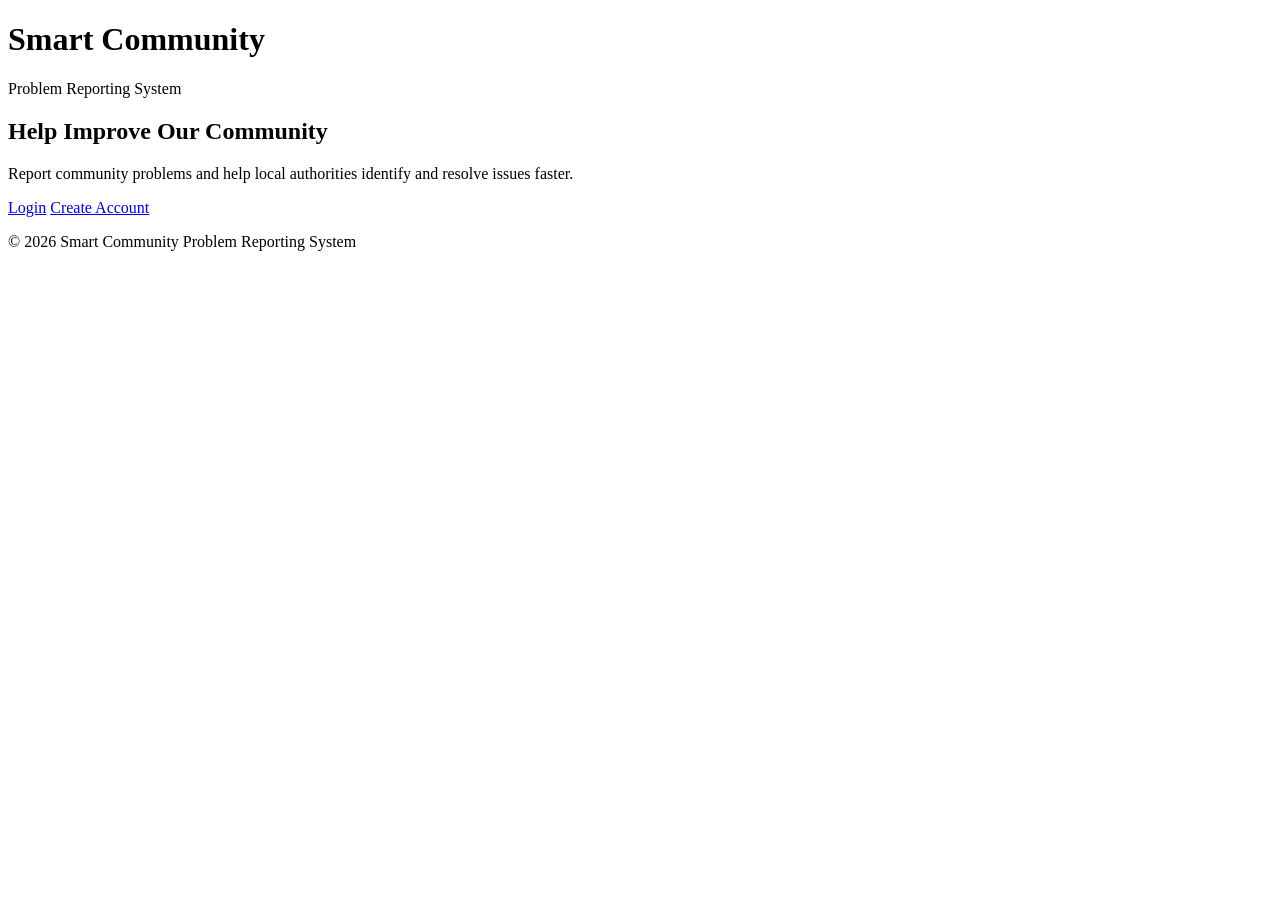
==== index.html @ adfddc04 "Initial project upload" ====
<!DOCTYPE html>
<html lang="en">
<head>
    <meta charset="UTF-8">
    <meta name="viewport" content="width=device-width, initial-scale=1.0">
    <title>Smart Community Problem Reporting</title>

    <link rel="stylesheet" href="css/style.css">
</head>

<body>

    <header>
        <h1>Smart Community</h1>
        <p>Problem Reporting System</p>
    </header>

    <main class="hero">
        <h2>Help Improve Our Community</h2>

        <p>
            Report community problems and help local authorities
            identify and resolve issues faster.
        </p>

        <div class="buttons">
            <a href="login.html" class="btn">Login</a>
            <a href="register.html" class="btn secondary">Create Account</a>
        </div>
    </main>

    <footer>
        <p>&copy; 2026 Smart Community Problem Reporting System</p>
    </footer>

</body>
</html>
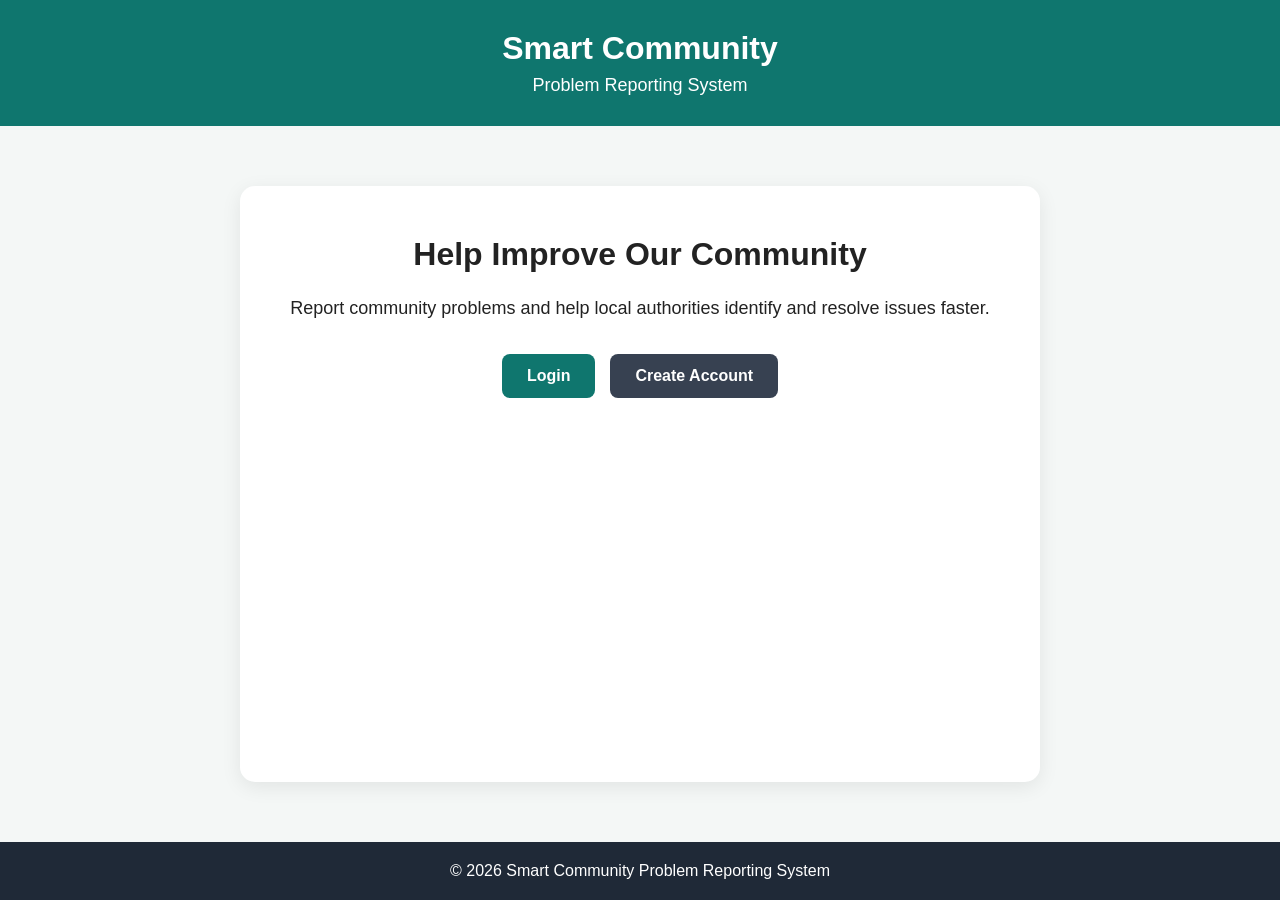
==== commit 5204615e: "Initial Smart Community Problem Reporting System" ====
--- a/index.html
+++ b/index.html
@@ -1,37 +1,37 @@
-<!DOCTYPE html>
-<html lang="en">
-<head>
-    <meta charset="UTF-8">
-    <meta name="viewport" content="width=device-width, initial-scale=1.0">
-    <title>Smart Community Problem Reporting</title>
-
-    <link rel="stylesheet" href="css/style.css">
-</head>
-
-<body>
-
-    <header>
-        <h1>Smart Community</h1>
-        <p>Problem Reporting System</p>
-    </header>
-
-    <main class="hero">
-        <h2>Help Improve Our Community</h2>
-
-        <p>
-            Report community problems and help local authorities
-            identify and resolve issues faster.
-        </p>
-
-        <div class="buttons">
-            <a href="login.html" class="btn">Login</a>
-            <a href="register.html" class="btn secondary">Create Account</a>
-        </div>
-    </main>
-
-    <footer>
-        <p>&copy; 2026 Smart Community Problem Reporting System</p>
-    </footer>
-
-</body>
+<!DOCTYPE html>
+<html lang="en">
+<head>
+    <meta charset="UTF-8">
+    <meta name="viewport" content="width=device-width, initial-scale=1.0">
+    <title>Smart Community Problem Reporting</title>
+
+    <link rel="stylesheet" href="css/style.css">
+</head>
+
+<body>
+
+    <header>
+        <h1>Smart Community</h1>
+        <p>Problem Reporting System</p>
+    </header>
+
+    <main class="hero">
+        <h2>Help Improve Our Community</h2>
+
+        <p>
+            Report community problems and help local authorities
+            identify and resolve issues faster.
+        </p>
+
+        <div class="buttons">
+            <a href="login.html" class="btn">Login</a>
+            <a href="register.html" class="btn secondary">Create Account</a>
+        </div>
+    </main>
+
+    <footer>
+        <p>&copy; 2026 Smart Community Problem Reporting System</p>
+    </footer>
+
+</body>
 </html>
--- a/css/style.css
+++ b/css/style.css
@@ -0,0 +1,1437 @@
+* {
+    margin: 0;
+    padding: 0;
+    box-sizing: border-box;
+}
+
+body {
+    font-family: Arial, sans-serif;
+    background: #f4f7f6;
+    color: #222;
+    min-height: 100vh;
+    display: flex;
+    flex-direction: column;
+}
+
+header {
+    background: #0f766e;
+    color: white;
+    text-align: center;
+    padding: 30px 20px;
+}
+
+header h1 {
+    font-size: 32px;
+    margin-bottom: 8px;
+}
+
+header p {
+    font-size: 18px;
+}
+
+.hero {
+    flex: 1;
+    max-width: 800px;
+    width: 90%;
+    margin: 60px auto;
+    text-align: center;
+    background: white;
+    padding: 50px 30px;
+    border-radius: 15px;
+    box-shadow: 0 5px 20px rgba(0, 0, 0, 0.08);
+}
+
+.hero h2 {
+    font-size: 32px;
+    margin-bottom: 20px;
+}
+
+.hero p {
+    font-size: 18px;
+    line-height: 1.7;
+    margin-bottom: 30px;
+}
+
+.buttons {
+    display: flex;
+    justify-content: center;
+    gap: 15px;
+    flex-wrap: wrap;
+}
+
+.btn {
+    display: inline-block;
+    text-decoration: none;
+    background: #0f766e;
+    color: white;
+    padding: 13px 25px;
+    border-radius: 8px;
+    font-weight: bold;
+}
+
+.btn.secondary {
+    background: #374151;
+}
+
+.btn:hover {
+    opacity: 0.85;
+}
+
+footer {
+    text-align: center;
+    padding: 20px;
+    background: #1f2937;
+    color: white;
+}
+.form-container {
+    flex: 1;
+    width: 90%;
+    max-width: 500px;
+    margin: 40px auto;
+}
+
+form {
+    background: white;
+    padding: 35px;
+    border-radius: 15px;
+    box-shadow: 0 5px 20px rgba(0, 0, 0, 0.08);
+}
+
+form h2 {
+    text-align: center;
+    margin-bottom: 25px;
+}
+
+form label {
+    display: block;
+    margin-top: 15px;
+    margin-bottom: 6px;
+    font-weight: bold;
+}
+
+form input,
+form select,
+form textarea {
+    width: 100%;
+    padding: 12px;
+    border: 1px solid #d1d5db;
+    border-radius: 7px;
+    font-size: 15px;
+}
+
+form input:focus,
+form select:focus,
+form textarea:focus {
+    outline: none;
+    border-color: #0f766e;
+}
+
+form button {
+    width: 100%;
+    border: none;
+    cursor: pointer;
+    margin-top: 25px;
+    font-size: 16px;
+}
+
+.form-link {
+    text-align: center;
+    margin-top: 20px;
+}
+
+.form-link a {
+    color: #0f766e;
+    font-weight: bold;
+}
+
+#registerMessage {
+    text-align: center;
+    margin-top: 15px;
+    font-weight: bold;
+}
+.dashboard-container {
+    flex: 1;
+    width: 90%;
+    max-width: 900px;
+    margin: 40px auto;
+}
+
+.welcome-card {
+    background: white;
+    padding: 30px;
+    border-radius: 15px;
+    box-shadow: 0 5px 20px rgba(0, 0, 0, 0.08);
+    text-align: center;
+    margin-bottom: 25px;
+}
+
+.welcome-card h2 {
+    margin-bottom: 10px;
+}
+
+.dashboard-actions {
+    background: white;
+    padding: 30px;
+    border-radius: 15px;
+    box-shadow: 0 5px 20px rgba(0, 0, 0, 0.08);
+
+    display: flex;
+    justify-content: center;
+    gap: 15px;
+    flex-wrap: wrap;
+}
+
+.dashboard-actions .btn {
+    border: none;
+    cursor: pointer;
+}
+
+.logout {
+    background: #b91c1c;
+}
+/* =========================================================
+   ADMIN DASHBOARD - MODERN DESIGN
+   ========================================================= */
+
+.admin-page {
+    margin: 0;
+    padding: 0;
+    background: #f4f7fb;
+    color: #1e293b;
+    font-family: Arial, Helvetica, sans-serif;
+}
+
+
+/* =========================================================
+   SIDEBAR
+   ========================================================= */
+
+.admin-sidebar {
+    position: fixed;
+    top: 0;
+    left: 0;
+    width: 260px;
+    height: 100vh;
+    background: linear-gradient(
+        180deg,
+        #0f2d52 0%,
+        #123c6b 100%
+    );
+    color: white;
+    z-index: 1000;
+    display: flex;
+    flex-direction: column;
+    box-shadow: 4px 0 18px rgba(15, 45, 82, 0.12);
+}
+
+
+.sidebar-brand {
+    display: flex;
+    align-items: center;
+    gap: 12px;
+    padding: 28px 20px;
+    border-bottom: 1px solid rgba(255,255,255,0.12);
+}
+
+
+.brand-icon {
+    width: 48px;
+    height: 48px;
+    border-radius: 14px;
+    background: rgba(255,255,255,0.14);
+    display: flex;
+    align-items: center;
+    justify-content: center;
+    font-size: 25px;
+}
+
+
+.sidebar-brand h2 {
+    margin: 0;
+    font-size: 17px;
+    line-height: 1.2;
+    color: white;
+}
+
+
+.sidebar-brand span {
+    display: block;
+    margin-top: 4px;
+    font-size: 12px;
+    color: rgba(255,255,255,0.68);
+}
+
+
+.sidebar-nav {
+    padding: 24px 12px;
+    flex: 1;
+}
+
+
+.sidebar-link {
+    display: flex;
+    align-items: center;
+    gap: 14px;
+    padding: 14px 16px;
+    margin-bottom: 7px;
+    border-radius: 9px;
+    color: rgba(255,255,255,0.78);
+    text-decoration: none;
+    font-size: 14px;
+    font-weight: 600;
+    transition: all 0.2s ease;
+}
+
+
+.sidebar-link:hover {
+    background: rgba(255,255,255,0.09);
+    color: white;
+}
+
+
+.sidebar-link.active {
+    background: linear-gradient(
+        90deg,
+        #1769e0,
+        #2679e8
+    );
+    color: white;
+    box-shadow: 0 5px 14px rgba(0,0,0,0.15);
+}
+
+
+.sidebar-icon {
+    width: 22px;
+    text-align: center;
+    font-size: 18px;
+}
+
+
+.sidebar-bottom {
+    padding: 18px 12px;
+    border-top: 1px solid rgba(255,255,255,0.12);
+}
+
+
+.sidebar-logout {
+    width: 100%;
+    border: none;
+    background: transparent;
+    color: rgba(255,255,255,0.82);
+    padding: 14px 16px;
+    display: flex;
+    align-items: center;
+    gap: 14px;
+    border-radius: 9px;
+    cursor: pointer;
+    font-size: 14px;
+    font-weight: 600;
+    text-align: left;
+}
+
+
+.sidebar-logout:hover {
+    background: rgba(255,255,255,0.09);
+    color: white;
+}
+
+
+/* =========================================================
+   MAIN AREA
+   ========================================================= */
+
+.admin-main {
+    margin-left: 260px;
+    min-height: 100vh;
+}
+
+
+.admin-topbar {
+    height: 74px;
+    background: white;
+    border-bottom: 1px solid #e5eaf1;
+    display: flex;
+    align-items: center;
+    justify-content: space-between;
+    padding: 0 32px;
+}
+
+
+.sidebar-toggle {
+    border: none;
+    background: transparent;
+    color: #31577e;
+    font-size: 25px;
+    cursor: pointer;
+    display: none;
+}
+
+
+.admin-user {
+    margin-left: auto;
+    display: flex;
+    align-items: center;
+    gap: 11px;
+}
+
+
+.admin-avatar {
+    width: 43px;
+    height: 43px;
+    border-radius: 50%;
+    background: #e7eef8;
+    display: flex;
+    align-items: center;
+    justify-content: center;
+    font-size: 20px;
+}
+
+
+.admin-user strong {
+    display: block;
+    font-size: 14px;
+    color: #193b60;
+}
+
+
+.admin-user span {
+    display: block;
+    margin-top: 3px;
+    font-size: 12px;
+    color: #7a8a9d;
+}
+
+
+/* =========================================================
+   CONTENT
+   ========================================================= */
+
+.admin-content {
+    padding: 30px;
+    max-width: 1700px;
+    margin: 0 auto;
+}
+
+
+.admin-page-heading {
+    margin-bottom: 25px;
+}
+
+
+.admin-page-heading h1 {
+    margin: 0;
+    color: #173c64;
+    font-size: 30px;
+    font-weight: 700;
+}
+
+
+.admin-page-heading p {
+    margin: 7px 0 0;
+    color: #738398;
+    font-size: 15px;
+}
+
+
+/* =========================================================
+   STATISTICS
+   ========================================================= */
+
+.stats-grid {
+    display: grid;
+    grid-template-columns:
+        repeat(6, minmax(0, 1fr));
+    gap: 14px;
+    margin-bottom: 22px;
+}
+
+
+.stat-card {
+    background: white;
+    border: 1px solid #e2eaf3;
+    border-radius: 11px;
+    min-height: 96px;
+    padding: 16px;
+    display: flex;
+    align-items: center;
+    gap: 13px;
+    box-shadow: 0 3px 12px rgba(28, 57, 86, 0.05);
+}
+
+
+.stat-icon {
+    width: 48px;
+    height: 48px;
+    flex-shrink: 0;
+    border-radius: 13px;
+    display: flex;
+    align-items: center;
+    justify-content: center;
+    font-size: 21px;
+}
+
+
+.total-icon {
+    background: #e6f0ff;
+}
+
+
+.submitted-icon {
+    background: #fff1d7;
+}
+
+
+.review-icon {
+    background: #f0e8ff;
+}
+
+
+.progress-icon {
+    background: #e4f7ed;
+}
+
+
+.resolved-icon {
+    background: #def7f7;
+}
+
+
+.rejected-icon {
+    background: #ffe5e5;
+}
+
+
+.stat-info span {
+    display: block;
+    color: #718197;
+    font-size: 12px;
+    margin-bottom: 5px;
+}
+
+
+.stat-info strong {
+    display: block;
+    color: #173b63;
+    font-size: 25px;
+    line-height: 1;
+}
+
+
+/* =========================================================
+   TOOLBAR
+   ========================================================= */
+
+.admin-toolbar {
+    background: white;
+    border: 1px solid #e2eaf3;
+    border-radius: 11px;
+    padding: 13px;
+    display: grid;
+    grid-template-columns: 1fr 180px 140px;
+    gap: 10px;
+    margin-bottom: 22px;
+    box-shadow: 0 3px 12px rgba(28, 57, 86, 0.04);
+}
+
+
+.search-box {
+    height: 43px;
+    border: 1px solid #d9e2ec;
+    border-radius: 8px;
+    display: flex;
+    align-items: center;
+    padding: 0 13px;
+    background: #fbfcfe;
+}
+
+
+.search-box span {
+    margin-right: 9px;
+    color: #7b8da1;
+}
+
+
+.search-box input {
+    width: 100%;
+    height: 100%;
+    border: none;
+    outline: none;
+    background: transparent;
+    font-size: 13px;
+    color: #273c52;
+}
+
+
+.filter-box select {
+    width: 100%;
+    height: 43px;
+    border: 1px solid #d9e2ec;
+    border-radius: 8px;
+    padding: 0 11px;
+    background: #fbfcfe;
+    color: #42566c;
+    outline: none;
+}
+
+
+.clear-filters-btn {
+    height: 43px;
+    border: 1px solid #d9e2ec;
+    border-radius: 8px;
+    background: white;
+    color: #4d647c;
+    cursor: pointer;
+    font-size: 13px;
+    font-weight: 600;
+}
+
+
+.clear-filters-btn:hover {
+    background: #f1f5f9;
+}
+
+
+/* =========================================================
+   SECTION HEADINGS
+   ========================================================= */
+
+.section-heading {
+    display: flex;
+    align-items: center;
+    justify-content: space-between;
+    margin-bottom: 13px;
+}
+
+
+.section-heading h2 {
+    margin: 0;
+    color: #1a4169;
+    font-size: 19px;
+}
+
+
+.section-heading p {
+    margin: 4px 0 0;
+    color: #7b8b9e;
+    font-size: 13px;
+}
+
+
+/* =========================================================
+   MAP
+   ========================================================= */
+
+.admin-map-section {
+    margin-bottom: 28px;
+}
+
+
+.admin-map {
+    height: 330px;
+    width: 100%;
+    background: #e8eef5;
+    border-radius: 12px;
+    overflow: hidden;
+    border: 1px solid #dce5ee;
+    box-shadow: 0 3px 12px rgba(28, 57, 86, 0.05);
+}
+
+
+/* =========================================================
+   REPORTS
+   ========================================================= */
+
+.reports-section {
+    margin-bottom: 40px;
+}
+
+
+.admin-reports {
+    display: flex;
+    flex-direction: column;
+    gap: 20px;
+}
+
+
+.report-card {
+    background: white;
+    border: 1px solid #dfe7f0;
+    border-radius: 13px;
+    padding: 20px;
+    box-shadow: 0 5px 18px rgba(27, 56, 85, 0.06);
+    overflow: hidden;
+}
+
+
+.report-header {
+    display: flex;
+    align-items: center;
+    gap: 12px;
+    margin-bottom: 16px;
+    flex-wrap: wrap;
+}
+
+
+.report-header h3 {
+    margin: 0;
+    color: #173c64;
+    font-size: 20px;
+    font-weight: 700;
+}
+
+
+.status {
+    display: inline-flex;
+    align-items: center;
+    padding: 6px 13px;
+    border-radius: 30px;
+    font-size: 11px;
+    font-weight: 700;
+    white-space: nowrap;
+}
+
+
+.status.submitted {
+    background: #fff0d3;
+    color: #a76b00;
+}
+
+
+.status.under-review {
+    background: #fff0d3;
+    color: #a76b00;
+}
+
+
+.status.in-progress {
+    background: #e2f5ea;
+    color: #17824b;
+}
+
+
+.status.resolved {
+    background: #dff6e8;
+    color: #168149;
+}
+
+
+.status.rejected {
+    background: #ffe1e1;
+    color: #c33131;
+}
+
+
+/* =========================================================
+   REPORT INFORMATION
+   ========================================================= */
+
+.report-details {
+    display: grid;
+    grid-template-columns:
+        repeat(2, minmax(0, 1fr));
+    gap: 7px 25px;
+    padding: 15px 0;
+    border-top: 1px solid #edf1f5;
+    border-bottom: 1px solid #edf1f5;
+    margin-bottom: 18px;
+}
+
+
+.report-details p {
+    margin: 0;
+    color: #566b80;
+    font-size: 13px;
+    line-height: 1.6;
+}
+
+
+.report-details strong {
+    color: #253f59;
+}
+
+
+/* =========================================================
+   REPORT IMAGE
+   ========================================================= */
+
+.report-image {
+    margin-bottom: 20px;
+}
+
+
+.report-image img {
+    display: block;
+    width: 100%;
+    max-height: 330px;
+    object-fit: cover;
+    border-radius: 10px;
+    border: 1px solid #e0e7ef;
+}
+
+
+/* =========================================================
+   EDIT PANEL
+   ========================================================= */
+
+.admin-edit-area {
+    margin-top: 18px;
+    padding: 20px;
+    background: #f7faff;
+    border: 1px solid #dce8f5;
+    border-radius: 11px;
+}
+
+
+.admin-edit-area h4 {
+    margin: 0 0 17px;
+    color: #193f67;
+    font-size: 17px;
+}
+
+
+.admin-edit-area label {
+    display: block;
+    margin: 12px 0 6px;
+    color: #4d6277;
+    font-size: 12px;
+    font-weight: 700;
+}
+
+
+.admin-edit-area input,
+.admin-edit-area textarea,
+.admin-edit-area select {
+    box-sizing: border-box;
+    width: 100%;
+    border: 1px solid #d3dfeb;
+    border-radius: 7px;
+    background: white;
+    color: #263d54;
+    padding: 10px 11px;
+    font-family: inherit;
+    font-size: 13px;
+    outline: none;
+}
+
+
+.admin-edit-area input {
+    height: 42px;
+}
+
+
+.admin-edit-area textarea {
+    min-height: 90px;
+    resize: vertical;
+}
+
+
+.admin-edit-area select {
+    height: 42px;
+}
+
+
+.admin-edit-area input:focus,
+.admin-edit-area textarea:focus,
+.admin-edit-area select:focus {
+    border-color: #2879dc;
+    box-shadow: 0 0 0 3px rgba(40,121,220,0.10);
+}
+
+
+/* =========================================================
+   ADMIN BUTTONS
+   ========================================================= */
+
+.admin-buttons {
+    display: flex;
+    gap: 10px;
+    margin-top: 19px;
+}
+
+
+.save-report-btn,
+.delete-report-btn {
+    min-height: 42px;
+    padding: 0 18px;
+    border-radius: 7px;
+    border: none;
+    cursor: pointer;
+    font-size: 13px;
+    font-weight: 700;
+    transition: 0.2s ease;
+}
+
+
+.save-report-btn {
+    background: #1769df;
+    color: white;
+}
+
+
+.save-report-btn:hover {
+    background: #0e58c4;
+}
+
+
+.delete-report-btn {
+    background: #e54848;
+    color: white;
+}
+
+
+.delete-report-btn:hover {
+    background: #c93333;
+}
+
+
+.save-report-btn:disabled,
+.delete-report-btn:disabled {
+    opacity: 0.65;
+    cursor: not-allowed;
+}
+
+
+/* =========================================================
+   EMPTY / LOADING STATES
+   ========================================================= */
+
+.loading-state,
+.empty-state {
+    background: white;
+    border: 1px solid #dfe7f0;
+    border-radius: 12px;
+    padding: 45px 20px;
+    text-align: center;
+    color: #74869a;
+}
+
+
+.loading-spinner {
+    font-size: 30px;
+    margin-bottom: 8px;
+    animation: adminSpin 1s linear infinite;
+}
+
+
+@keyframes adminSpin {
+
+    from {
+        transform: rotate(0deg);
+    }
+
+    to {
+        transform: rotate(360deg);
+    }
+
+}
+
+
+/* =========================================================
+   LEAFLET
+   ========================================================= */
+
+.admin-map .leaflet-control-zoom a {
+    color: #23496d;
+}
+
+
+/* =========================================================
+   RESPONSIVE - TABLET
+   ========================================================= */
+
+@media (max-width: 1200px) {
+
+    .stats-grid {
+        grid-template-columns:
+            repeat(3, minmax(0, 1fr));
+    }
+
+
+    .admin-toolbar {
+        grid-template-columns:
+            1fr 1fr;
+    }
+
+
+    .clear-filters-btn {
+        grid-column: 1 / -1;
+    }
+
+}
+
+
+/* =========================================================
+   RESPONSIVE - MOBILE
+   ========================================================= */
+
+@media (max-width: 800px) {
+
+    .admin-sidebar {
+        transform: translateX(-100%);
+        transition: transform 0.25s ease;
+    }
+
+
+    .admin-sidebar.sidebar-open {
+        transform: translateX(0);
+    }
+
+
+    .admin-main {
+        margin-left: 0;
+    }
+
+
+    .admin-topbar {
+        padding: 0 18px;
+    }
+
+
+    .sidebar-toggle {
+        display: block;
+    }
+
+
+    .admin-content {
+        padding: 20px 15px;
+    }
+
+
+    .admin-page-heading h1 {
+        font-size: 25px;
+    }
+
+
+    .stats-grid {
+        grid-template-columns:
+            repeat(2, minmax(0, 1fr));
+    }
+
+
+    .admin-toolbar {
+        grid-template-columns: 1fr;
+    }
+
+
+    .clear-filters-btn {
+        grid-column: auto;
+    }
+
+
+    .report-details {
+        grid-template-columns: 1fr;
+    }
+
+
+    .admin-map {
+        height: 270px;
+    }
+
+
+    .admin-buttons {
+        flex-direction: column;
+    }
+
+
+    .save-report-btn,
+    .delete-report-btn {
+        width: 100%;
+    }
+
+}
+
+
+/* =========================================================
+   RESPONSIVE - SMALL PHONES
+   ========================================================= */
+
+@media (max-width: 500px) {
+
+    .stats-grid {
+        grid-template-columns: 1fr;
+    }
+
+
+    .stat-card {
+        min-height: 82px;
+    }
+
+
+    .report-card {
+        padding: 15px;
+    }
+
+
+    .report-header h3 {
+        font-size: 17px;
+    }
+
+
+    .admin-user span {
+        display: none;
+    }
+
+
+    .admin-page-heading p {
+        font-size: 13px;
+    }
+
+
+    .admin-map {
+        height: 230px;
+    }
+
+}
+/* =========================================================
+   ADMIN DARK MODE
+========================================================= */
+
+.admin-page.admin-dark-theme {
+    background: #111827;
+    color: #e5e7eb;
+}
+
+
+/* Main area */
+
+.admin-page.admin-dark-theme .admin-main {
+    background: #111827;
+}
+
+
+/* Top bar */
+
+.admin-page.admin-dark-theme .admin-topbar {
+    background: #1f2937;
+    border-bottom-color: #374151;
+    color: #f9fafb;
+}
+
+
+/* Page headings */
+
+.admin-page.admin-dark-theme .admin-page-heading h1,
+.admin-page.admin-dark-theme .section-heading h2,
+.admin-page.admin-dark-theme .admin-section-heading h2,
+.admin-page.admin-dark-theme .admin-dashboard-recent h2 {
+    color: #f9fafb;
+}
+
+
+.admin-page.admin-dark-theme .admin-page-heading p,
+.admin-page.admin-dark-theme .section-heading p,
+.admin-page.admin-dark-theme .admin-section-heading p {
+    color: #9ca3af;
+}
+
+
+/* Statistics cards */
+
+.admin-page.admin-dark-theme .stat-card {
+    background: #1f2937;
+    border-color: #374151;
+    color: #f9fafb;
+    box-shadow: 0 4px 12px rgba(0, 0, 0, 0.25);
+}
+
+
+.admin-page.admin-dark-theme .stat-content span {
+    color: #9ca3af;
+}
+
+
+.admin-page.admin-dark-theme .stat-content strong {
+    color: #f9fafb;
+}
+
+
+/* Dashboard introduction */
+
+.admin-page.admin-dark-theme .admin-dashboard-intro {
+    background: #1f2937;
+    border-color: #374151;
+    color: #e5e7eb;
+}
+
+
+.admin-page.admin-dark-theme .admin-dashboard-intro h2 {
+    color: #f9fafb;
+}
+
+
+.admin-page.admin-dark-theme .admin-dashboard-intro p {
+    color: #9ca3af;
+}
+
+
+/* Toolbar */
+
+.admin-page.admin-dark-theme .admin-toolbar {
+    background: #1f2937;
+    border-color: #374151;
+}
+
+
+/* Search */
+
+.admin-page.admin-dark-theme .search-box {
+    background: #111827;
+    border-color: #4b5563;
+}
+
+
+.admin-page.admin-dark-theme .search-box input {
+    background: transparent;
+    color: #f9fafb;
+}
+
+
+.admin-page.admin-dark-theme .search-box input::placeholder {
+    color: #6b7280;
+}
+
+
+/* Select boxes */
+
+.admin-page.admin-dark-theme select {
+    background-color: #111827;
+    color: #f9fafb;
+    border-color: #4b5563;
+}
+
+
+/* Report cards */
+
+.admin-page.admin-dark-theme .report-card {
+    background: #1f2937;
+    border-color: #374151;
+    color: #e5e7eb;
+    box-shadow: 0 4px 12px rgba(0, 0, 0, 0.25);
+}
+
+
+.admin-page.admin-dark-theme .report-header h3 {
+    color: #f9fafb;
+}
+
+
+.admin-page.admin-dark-theme .report-details {
+    color: #d1d5db;
+}
+
+
+.admin-page.admin-dark-theme .report-details strong {
+    color: #f9fafb;
+}
+
+
+/* Edit area */
+
+.admin-page.admin-dark-theme .admin-edit-area {
+    background: #111827;
+    border-color: #374151;
+}
+
+
+.admin-page.admin-dark-theme .admin-edit-area h4 {
+    color: #f9fafb;
+}
+
+
+.admin-page.admin-dark-theme .admin-edit-area label {
+    color: #d1d5db;
+}
+
+
+.admin-page.admin-dark-theme .admin-edit-area input,
+.admin-page.admin-dark-theme .admin-edit-area textarea,
+.admin-page.admin-dark-theme .admin-edit-area select {
+    background: #1f2937;
+    color: #f9fafb;
+    border-color: #4b5563;
+}
+
+
+/* Map section */
+
+.admin-page.admin-dark-theme .map-info-card {
+    background: #1f2937;
+    border-color: #374151;
+    color: #e5e7eb;
+}
+
+
+.admin-page.admin-dark-theme .map-info-card h3 {
+    color: #f9fafb;
+}
+
+
+.admin-page.admin-dark-theme .map-info-card p {
+    color: #9ca3af;
+}
+
+
+/* Settings */
+
+.admin-page.admin-dark-theme .settings-card {
+    background: #1f2937;
+    border-color: #374151;
+    color: #e5e7eb;
+    box-shadow: 0 4px 12px rgba(0, 0, 0, 0.25);
+}
+
+
+.admin-page.admin-dark-theme .settings-card-header h2 {
+    color: #f9fafb;
+}
+
+
+.admin-page.admin-dark-theme .settings-card-header p {
+    color: #9ca3af;
+}
+
+
+.admin-page.admin-dark-theme .setting-item {
+    border-bottom-color: #374151;
+}
+
+
+.admin-page.admin-dark-theme .setting-item strong {
+    color: #f9fafb;
+}
+
+
+.admin-page.admin-dark-theme .setting-item span {
+    color: #9ca3af;
+}
+
+
+/* Buttons */
+
+.admin-page.admin-dark-theme .admin-secondary-action {
+    background: #374151;
+    color: #f9fafb;
+    border-color: #4b5563;
+}
+
+
+.admin-page.admin-dark-theme .admin-secondary-action:hover {
+    background: #4b5563;
+}
+
+
+/* User information */
+
+.admin-page.admin-dark-theme .admin-user-info strong {
+    color: #f9fafb;
+}
+
+
+.admin-page.admin-dark-theme .admin-user-info span {
+    color: #9ca3af;
+}
+
+
+/* Mobile menu button */
+
+.admin-page.admin-dark-theme .sidebar-toggle {
+    color: #f9fafb;
+}
+
+
+/* Loading / empty states */
+
+.admin-page.admin-dark-theme .admin-loading,
+.admin-page.admin-dark-theme .admin-empty {
+    background: #1f2937;
+    color: #9ca3af;
+    border-color: #374151;
+}
+
+
+/* Settings message */
+
+.admin-page.admin-dark-theme .settings-message {
+    color: #d1d5db;
+}
+/* =========================================
+   COLLAPSED ADMIN SIDEBAR
+========================================= */
+
+.admin-sidebar.sidebar-collapsed {
+    width: 80px;
+}
+
+.admin-sidebar.sidebar-collapsed .sidebar-brand-text,
+.admin-sidebar.sidebar-collapsed .sidebar-link span,
+.admin-sidebar.sidebar-collapsed .sidebar-logout span {
+    display: none;
+}
+
+.admin-sidebar.sidebar-collapsed .sidebar-brand {
+    justify-content: center;
+}
+
+.admin-sidebar.sidebar-collapsed .sidebar-link,
+.admin-sidebar.sidebar-collapsed .sidebar-logout {
+    justify-content: center;
+    padding-left: 0;
+    padding-right: 0;
+}
+
+.admin-sidebar.sidebar-collapsed + .admin-main {
+    margin-left: 80px;
+}
+
+@media (max-width: 768px) {
+    .admin-sidebar.sidebar-collapsed {
+        width: 70px;
+    }
+
+    .admin-sidebar.sidebar-collapsed + .admin-main {
+        margin-left: 70px;
+    }
+}
+/* =========================================
+   ADMIN DENSITY SETTINGS
+========================================= */
+
+/* Comfortable - normal spacing */
+.admin-page.admin-comfortable .admin-content {
+    padding: 24px;
+}
+
+.admin-page.admin-comfortable .stats-grid {
+    gap: 20px;
+}
+
+.admin-page.admin-comfortable .report-card {
+    padding: 20px;
+    margin-bottom: 18px;
+}
+
+/* Compact - reduced spacing */
+.admin-page.admin-compact .admin-content {
+    padding: 14px;
+}
+
+.admin-page.admin-compact .stats-grid {
+    gap: 10px;
+}
+
+.admin-page.admin-compact .stat-card {
+    padding: 14px;
+}
+
+.admin-page.admin-compact .report-card {
+    padding: 12px;
+    margin-bottom: 10px;
+}
+
+.admin-page.admin-compact .admin-toolbar {
+    margin-bottom: 10px;
+}
+
+.admin-page.admin-compact .admin-page-heading {
+    margin-bottom: 12px;
+}
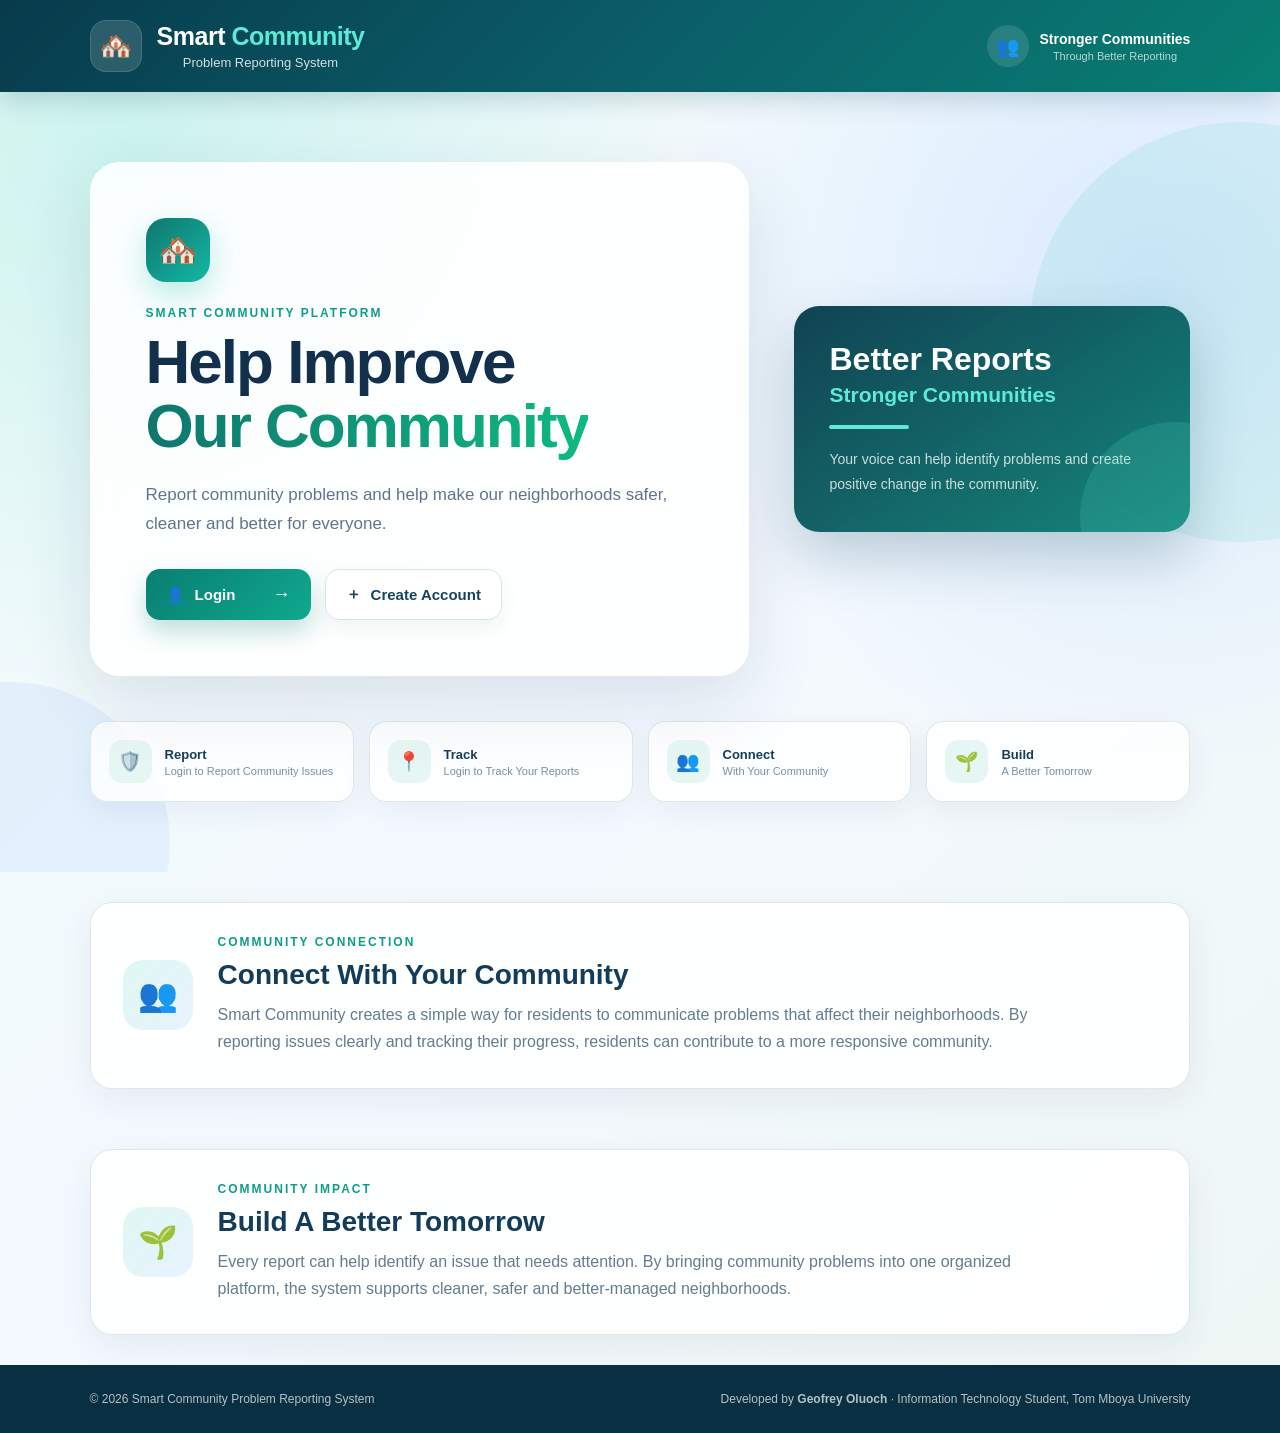
==== commit d5bf366b: "Complete professional dashboard and landing page updates" ====
--- a/index.html
+++ b/index.html
@@ -1,37 +1,369 @@
 <!DOCTYPE html>
 <html lang="en">
+
 <head>
     <meta charset="UTF-8">
     <meta name="viewport" content="width=device-width, initial-scale=1.0">
-    <title>Smart Community Problem Reporting</title>
+
+    <title>Smart Community Problem Reporting System</title>
 
     <link rel="stylesheet" href="css/style.css">
 </head>
 
-<body>
-
-    <header>
-        <h1>Smart Community</h1>
-        <p>Problem Reporting System</p>
+<body class="landing-page">
+
+    <!-- =====================================================
+         HEADER
+         ===================================================== -->
+
+    <header class="landing-header">
+
+        <div class="landing-brand">
+
+            <div class="landing-brand-icon">
+                🏘️
+            </div>
+
+            <div>
+                <h1>
+                    Smart <span>Community</span>
+                </h1>
+
+                <p>
+                    Problem Reporting System
+                </p>
+            </div>
+
+        </div>
+
+
+        <div class="landing-header-message">
+
+            <span>👥</span>
+
+            <div>
+                <strong>Stronger Communities</strong>
+
+                <small>
+                    Through Better Reporting
+                </small>
+            </div>
+
+        </div>
+
     </header>
 
-    <main class="hero">
-        <h2>Help Improve Our Community</h2>
-
-        <p>
-            Report community problems and help local authorities
-            identify and resolve issues faster.
-        </p>
-
-        <div class="buttons">
-            <a href="login.html" class="btn">Login</a>
-            <a href="register.html" class="btn secondary">Create Account</a>
-        </div>
+
+    <!-- =====================================================
+         HERO SECTION
+         ===================================================== -->
+
+    <main class="landing-hero">
+
+        <div class="landing-background-shape shape-one"></div>
+
+        <div class="landing-background-shape shape-two"></div>
+
+
+        <div class="landing-content">
+
+
+            <!-- MAIN WELCOME CARD -->
+
+            <div class="landing-card">
+
+                <div class="landing-logo">
+                    🏘️
+                </div>
+
+
+                <p class="landing-eyebrow">
+                    SMART COMMUNITY PLATFORM
+                </p>
+
+
+                <h2>
+                    Help Improve<br>
+                    <span>Our Community</span>
+                </h2>
+
+
+                <p class="landing-description">
+                    Report community problems and help make
+                    our neighborhoods safer, cleaner and better
+                    for everyone.
+                </p>
+
+
+                <div class="landing-buttons">
+
+                    <a href="login.html" class="landing-btn primary">
+
+                        <span>👤</span>
+
+                        <span>
+                            Login
+                        </span>
+
+                        <strong>
+                            →
+                        </strong>
+
+                    </a>
+
+
+                    <a href="register.html" class="landing-btn secondary">
+
+                        <span>＋</span>
+
+                        <span>
+                            Create Account
+                        </span>
+
+                    </a>
+
+                </div>
+
+            </div>
+
+
+
+            <!-- SIDE INFORMATION CARD -->
+
+            <div class="landing-side-message">
+
+                <div class="side-message-title">
+                    Better Reports
+                </div>
+
+
+                <div class="side-message-subtitle">
+                    Stronger Communities
+                </div>
+
+
+                <div class="side-message-line"></div>
+
+
+                <p>
+                    Your voice can help identify
+                    problems and create positive
+                    change in the community.
+                </p>
+
+            </div>
+
+
+
+            <!-- INTERACTIVE FEATURES -->
+
+            <div class="landing-features">
+
+
+                <!-- REPORT -->
+
+                <a href="login.html" class="landing-feature">
+
+                    <div class="feature-icon">
+                        🛡️
+                    </div>
+
+                    <div>
+
+                        <strong>
+                            Report
+                        </strong>
+
+                        <span>
+                            Login to Report Community Issues
+                        </span>
+
+                    </div>
+
+                </a>
+
+
+
+                <!-- TRACK -->
+
+                <a href="login.html" class="landing-feature">
+
+                    <div class="feature-icon">
+                        📍
+                    </div>
+
+                    <div>
+
+                        <strong>
+                            Track
+                        </strong>
+
+                        <span>
+                            Login to Track Your Reports
+                        </span>
+
+                    </div>
+
+                </a>
+
+
+
+                <!-- CONNECT -->
+
+                <a href="#community" class="landing-feature">
+
+                    <div class="feature-icon">
+                        👥
+                    </div>
+
+                    <div>
+
+                        <strong>
+                            Connect
+                        </strong>
+
+                        <span>
+                            With Your Community
+                        </span>
+
+                    </div>
+
+                </a>
+
+
+
+                <!-- BUILD -->
+
+                <a href="#better-tomorrow" class="landing-feature">
+
+                    <div class="feature-icon">
+                        🌱
+                    </div>
+
+                    <div>
+
+                        <strong>
+                            Build
+                        </strong>
+
+                        <span>
+                            A Better Tomorrow
+                        </span>
+
+                    </div>
+
+                </a>
+
+            </div>
+
+        </div>
+
     </main>
 
-    <footer>
-        <p>&copy; 2026 Smart Community Problem Reporting System</p>
+
+
+    <!-- =====================================================
+         COMMUNITY CONNECTION SECTION
+         ===================================================== -->
+
+    <section id="community" class="landing-info-section">
+
+        <div class="landing-info-card">
+
+
+            <div class="landing-info-icon">
+                👥
+            </div>
+
+
+            <div>
+
+                <p class="landing-eyebrow">
+                    COMMUNITY CONNECTION
+                </p>
+
+
+                <h2>
+                    Connect With Your Community
+                </h2>
+
+
+                <p>
+                    Smart Community creates a simple way for
+                    residents to communicate problems that affect
+                    their neighborhoods. By reporting issues clearly
+                    and tracking their progress, residents can
+                    contribute to a more responsive community.
+                </p>
+
+            </div>
+
+        </div>
+
+    </section>
+
+
+
+    <!-- =====================================================
+         BETTER TOMORROW SECTION
+         ===================================================== -->
+
+    <section id="better-tomorrow" class="landing-info-section">
+
+        <div class="landing-info-card">
+
+
+            <div class="landing-info-icon">
+                🌱
+            </div>
+
+
+            <div>
+
+                <p class="landing-eyebrow">
+                    COMMUNITY IMPACT
+                </p>
+
+
+                <h2>
+                    Build A Better Tomorrow
+                </h2>
+
+
+                <p>
+                    Every report can help identify an issue that
+                    needs attention. By bringing community problems
+                    into one organized platform, the system supports
+                    cleaner, safer and better-managed neighborhoods.
+                </p>
+
+            </div>
+
+        </div>
+
+    </section>
+
+
+
+    <!-- =====================================================
+         FOOTER
+         ===================================================== -->
+
+    <footer class="landing-footer">
+
+        <span>
+            © 2026 Smart Community Problem Reporting System
+        </span>
+
+
+        <span>
+            Developed by <strong>Geofrey Oluoch</strong>
+            · Information Technology Student, Tom Mboya University
+        </span>
+
     </footer>
 
+
 </body>
+
 </html>
--- a/css/style.css
+++ b/css/style.css
@@ -1434,4 +1434,993 @@
 
 .admin-page.admin-compact .admin-page-heading {
     margin-bottom: 12px;
+}
+/* =========================================================
+   SMART COMMUNITY - NEW PROFESSIONAL VISUAL DESIGN
+   Landing Page + Admin Dashboard
+   ========================================================= */
+
+
+/* =========================================================
+   LANDING PAGE
+   ========================================================= */
+
+.landing-page {
+    margin: 0;
+    min-height: 100vh;
+    font-family: Arial, Helvetica, sans-serif;
+    color: #16324f;
+    background:
+        radial-gradient(
+            circle at 10% 10%,
+            rgba(45, 212, 191, 0.18),
+            transparent 32%
+        ),
+        radial-gradient(
+            circle at 90% 20%,
+            rgba(96, 165, 250, 0.18),
+            transparent 30%
+        ),
+        linear-gradient(
+            135deg,
+            #eefbf8 0%,
+            #f4f9ff 50%,
+            #eef7f4 100%
+        );
+}
+
+
+/* HEADER */
+
+.landing-header {
+    min-height: 92px;
+    padding: 0 7%;
+    display: flex;
+    align-items: center;
+    justify-content: space-between;
+
+    background:
+        linear-gradient(
+            135deg,
+            #073b4c,
+            #0b5d68,
+            #087f72
+        );
+
+    color: white;
+
+    box-shadow:
+        0 8px 25px rgba(7, 59, 76, 0.18);
+}
+
+
+.landing-brand {
+    display: flex;
+    align-items: center;
+    gap: 15px;
+}
+
+
+.landing-brand-icon {
+    width: 52px;
+    height: 52px;
+
+    display: flex;
+    align-items: center;
+    justify-content: center;
+
+    border-radius: 16px;
+
+    background: rgba(255, 255, 255, 0.14);
+
+    font-size: 27px;
+
+    box-shadow:
+        inset 0 0 0 1px rgba(255, 255, 255, 0.12);
+}
+
+
+.landing-brand h1 {
+    margin: 0;
+    font-size: 25px;
+    font-weight: 800;
+    letter-spacing: -0.5px;
+}
+
+
+.landing-brand h1 span {
+    color: #5eead4;
+}
+
+
+.landing-brand p {
+    margin: 4px 0 0;
+    font-size: 13px;
+    opacity: 0.82;
+}
+
+
+.landing-header-message {
+    display: flex;
+    align-items: center;
+    gap: 11px;
+}
+
+
+.landing-header-message > span {
+    width: 42px;
+    height: 42px;
+
+    display: flex;
+    align-items: center;
+    justify-content: center;
+
+    border-radius: 50%;
+
+    background: rgba(255, 255, 255, 0.12);
+
+    font-size: 19px;
+}
+
+
+.landing-header-message strong {
+    display: block;
+    font-size: 14px;
+}
+
+
+.landing-header-message small {
+    display: block;
+    margin-top: 3px;
+
+    font-size: 11px;
+    opacity: 0.7;
+}
+
+
+/* HERO */
+
+.landing-hero {
+    position: relative;
+    min-height: calc(100vh - 160px);
+
+    display: flex;
+    align-items: center;
+    justify-content: center;
+
+    overflow: hidden;
+
+    padding: 70px 7%;
+}
+
+
+.landing-content {
+    position: relative;
+    z-index: 2;
+
+    width: 100%;
+    max-width: 1180px;
+
+    display: grid;
+
+    grid-template-columns:
+        minmax(0, 1.25fr)
+        minmax(280px, 0.75fr);
+
+    gap: 45px;
+
+    align-items: center;
+}
+
+
+/* MAIN CARD */
+
+.landing-card {
+    padding: 55px;
+
+    border-radius: 30px;
+
+    background:
+        rgba(255, 255, 255, 0.88);
+
+    border:
+        1px solid rgba(255, 255, 255, 0.9);
+
+    box-shadow:
+        0 25px 70px rgba(22, 50, 79, 0.12);
+
+    backdrop-filter: blur(12px);
+}
+
+
+.landing-logo {
+    width: 64px;
+    height: 64px;
+
+    display: flex;
+    align-items: center;
+    justify-content: center;
+
+    margin-bottom: 24px;
+
+    border-radius: 20px;
+
+    background:
+        linear-gradient(
+            135deg,
+            #0f766e,
+            #14b8a6
+        );
+
+    font-size: 32px;
+
+    box-shadow:
+        0 12px 30px rgba(20, 184, 166, 0.28);
+}
+
+
+.landing-eyebrow {
+    margin: 0 0 10px;
+
+    color: #0f9d8a;
+
+    font-size: 12px;
+    font-weight: 800;
+
+    letter-spacing: 2px;
+}
+
+
+.landing-card h2 {
+    margin: 0;
+
+    font-size: clamp(38px, 5vw, 62px);
+
+    line-height: 1.03;
+
+    letter-spacing: -2px;
+
+    color: #12304b;
+}
+
+
+.landing-card h2 span {
+    background:
+        linear-gradient(
+            90deg,
+            #0f766e,
+            #10b981
+        );
+
+    -webkit-background-clip: text;
+    background-clip: text;
+
+    color: transparent;
+}
+
+
+.landing-description {
+    max-width: 650px;
+
+    margin: 22px 0 30px;
+
+    color: #60758b;
+
+    font-size: 17px;
+    line-height: 1.75;
+}
+
+
+/* BUTTONS */
+
+.landing-buttons {
+    display: flex;
+    flex-wrap: wrap;
+    gap: 14px;
+}
+
+
+.landing-btn {
+    min-width: 165px;
+
+    padding: 15px 20px;
+
+    display: flex;
+    align-items: center;
+    justify-content: center;
+    gap: 10px;
+
+    border-radius: 14px;
+
+    text-decoration: none;
+
+    font-size: 15px;
+    font-weight: 700;
+
+    transition:
+        transform 0.2s ease,
+        box-shadow 0.2s ease;
+}
+
+
+.landing-btn:hover {
+    transform: translateY(-3px);
+}
+
+
+.landing-btn.primary {
+    color: white;
+
+    background:
+        linear-gradient(
+            135deg,
+            #087f72,
+            #10a88f
+        );
+
+    box-shadow:
+        0 12px 25px rgba(8, 127, 114, 0.25);
+}
+
+
+.landing-btn.secondary {
+    color: #16445c;
+
+    background: white;
+
+    border:
+        1px solid #d5e4eb;
+
+    box-shadow:
+        0 8px 20px rgba(22, 50, 79, 0.06);
+}
+
+
+.landing-btn strong {
+    margin-left: auto;
+    font-size: 18px;
+}
+
+
+/* SIDE MESSAGE */
+
+.landing-side-message {
+    padding: 35px;
+
+    border-radius: 25px;
+
+    background:
+        linear-gradient(
+            145deg,
+            rgba(7, 59, 76, 0.96),
+            rgba(8, 127, 114, 0.94)
+        );
+
+    color: white;
+
+    box-shadow:
+        0 25px 55px rgba(7, 59, 76, 0.22);
+
+    position: relative;
+    overflow: hidden;
+}
+
+
+.landing-side-message::after {
+    content: "";
+
+    position: absolute;
+
+    width: 190px;
+    height: 190px;
+
+    right: -80px;
+    bottom: -80px;
+
+    border-radius: 50%;
+
+    background:
+        rgba(94, 234, 212, 0.15);
+}
+
+
+.side-message-title {
+    font-size: 32px;
+    font-weight: 800;
+}
+
+
+.side-message-subtitle {
+    margin-top: 5px;
+
+    color: #5eead4;
+
+    font-size: 21px;
+    font-weight: 700;
+}
+
+
+.side-message-line {
+    width: 80px;
+    height: 4px;
+
+    margin: 18px 0;
+
+    border-radius: 20px;
+
+    background: #5eead4;
+}
+
+
+.landing-side-message p {
+    max-width: 330px;
+
+    color: rgba(255, 255, 255, 0.78);
+
+    font-size: 14px;
+    line-height: 1.8;
+}
+
+
+/* FEATURES */
+
+.landing-features {
+    grid-column: 1 / -1;
+
+    display: grid;
+
+    grid-template-columns:
+        repeat(4, 1fr);
+
+    gap: 15px;
+}
+
+
+.landing-feature {
+    padding: 18px;
+
+    display: flex;
+    align-items: center;
+    gap: 13px;
+
+    border-radius: 17px;
+
+    background:
+        rgba(255, 255, 255, 0.82);
+
+    border:
+        1px solid rgba(213, 228, 235, 0.8);
+
+    box-shadow:
+        0 10px 30px rgba(22, 50, 79, 0.06);
+}
+
+
+.feature-icon {
+    width: 43px;
+    height: 43px;
+
+    flex-shrink: 0;
+
+    display: flex;
+    align-items: center;
+    justify-content: center;
+
+    border-radius: 13px;
+
+    background: #e6f7f3;
+
+    font-size: 19px;
+}
+
+
+.landing-feature strong {
+    display: block;
+
+    color: #173d59;
+
+    font-size: 13px;
+}
+
+
+.landing-feature span {
+    display: block;
+
+    margin-top: 3px;
+
+    color: #7890a2;
+
+    font-size: 11px;
+}
+
+
+/* BACKGROUND DECORATIONS */
+
+.landing-background-shape {
+    position: absolute;
+
+    border-radius: 50%;
+
+    pointer-events: none;
+}
+
+
+.shape-one {
+    width: 420px;
+    height: 420px;
+
+    right: -170px;
+    top: 30px;
+
+    background:
+        rgba(20, 184, 166, 0.10);
+}
+
+
+.shape-two {
+    width: 320px;
+    height: 320px;
+
+    left: -150px;
+    bottom: -130px;
+
+    background:
+        rgba(59, 130, 246, 0.08);
+}
+
+
+/* FOOTER */
+
+.landing-footer {
+    min-height: 68px;
+
+    padding: 15px 7%;
+
+    display: flex;
+    align-items: center;
+    justify-content: space-between;
+
+    gap: 20px;
+
+    background: #082f42;
+
+    color: rgba(255, 255, 255, 0.7);
+
+    font-size: 12px;
+}
+
+
+/* =========================================================
+   ADMIN DASHBOARD - PROFESSIONAL BACKGROUND
+   ========================================================= */
+
+.admin-page {
+    background:
+        radial-gradient(
+            circle at 85% 5%,
+            rgba(20, 184, 166, 0.10),
+            transparent 25%
+        ),
+        linear-gradient(
+            135deg,
+            #f4f9fc 0%,
+            #eef7f6 50%,
+            #f7fafc 100%
+        );
+
+    color: #17324d;
+}
+
+
+/* SIDEBAR */
+
+.admin-sidebar {
+    background:
+        linear-gradient(
+            180deg,
+            #073b4c 0%,
+            #0a4658 48%,
+            #075c59 100%
+        );
+
+    box-shadow:
+        8px 0 30px rgba(7, 59, 76, 0.12);
+}
+
+
+/* SIDEBAR BRAND */
+
+.admin-sidebar .sidebar-brand {
+    border-bottom:
+        1px solid rgba(255, 255, 255, 0.10);
+}
+
+
+.admin-sidebar .sidebar-brand-text {
+    color: white;
+}
+
+
+/* ACTIVE NAVIGATION */
+
+.admin-sidebar .sidebar-link.active {
+    background:
+        linear-gradient(
+            135deg,
+            #0fa88f,
+            #10b981
+        );
+
+    box-shadow:
+        0 8px 22px rgba(16, 185, 129, 0.22);
+}
+
+
+/* HOVER NAVIGATION */
+
+.admin-sidebar .sidebar-link:hover {
+    background:
+        rgba(255, 255, 255, 0.10);
+}
+
+
+/* MAIN ADMIN AREA */
+
+.admin-main {
+    background: transparent;
+}
+
+
+/* TOPBAR */
+
+.admin-topbar {
+    background:
+        rgba(255, 255, 255, 0.88);
+
+    border-bottom:
+        1px solid rgba(210, 225, 232, 0.8);
+
+    box-shadow:
+        0 4px 20px rgba(22, 50, 79, 0.05);
+
+    backdrop-filter: blur(12px);
+}
+
+
+/* PAGE HEADINGS */
+
+.admin-page-heading h1,
+.admin-content h1 {
+    color: #123c59;
+}
+
+
+.admin-page-heading p {
+    color: #6b8194;
+}
+
+
+/* STAT CARDS */
+
+.stat-card {
+    border:
+        1px solid rgba(211, 227, 234, 0.8);
+
+    background:
+        rgba(255, 255, 255, 0.90);
+
+    box-shadow:
+        0 12px 35px rgba(22, 50, 79, 0.07);
+
+    border-radius: 18px;
+
+    transition:
+        transform 0.2s ease,
+        box-shadow 0.2s ease;
+}
+
+
+.stat-card:hover {
+    transform: translateY(-4px);
+
+    box-shadow:
+        0 18px 40px rgba(22, 50, 79, 0.11);
+}
+
+
+/* REPORT CARDS */
+
+.report-card {
+    background:
+        rgba(255, 255, 255, 0.94);
+
+    border:
+        1px solid rgba(211, 227, 234, 0.85);
+
+    border-radius: 18px;
+
+    box-shadow:
+        0 12px 32px rgba(22, 50, 79, 0.06);
+
+    transition:
+        transform 0.2s ease,
+        box-shadow 0.2s ease;
+}
+
+
+.report-card:hover {
+    transform: translateY(-2px);
+
+    box-shadow:
+        0 18px 40px rgba(22, 50, 79, 0.10);
+}
+
+
+/* TOOLBAR */
+
+.admin-toolbar {
+    background:
+        rgba(255, 255, 255, 0.88);
+
+    border:
+        1px solid rgba(211, 227, 234, 0.8);
+
+    border-radius: 18px;
+
+    box-shadow:
+        0 10px 28px rgba(22, 50, 79, 0.05);
+}
+
+
+/* SECTION CARDS */
+
+.admin-section,
+.welcome-card,
+.settings-card,
+.resident-card {
+    border-radius: 18px;
+}
+
+
+/* BUTTONS */
+
+.admin-page button {
+    border-radius: 11px;
+}
+
+
+/* MAP */
+
+#adminMap {
+    border-radius: 20px;
+
+    overflow: hidden;
+
+    box-shadow:
+        0 15px 35px rgba(22, 50, 79, 0.10);
+}
+
+
+/* =========================================================
+   RESPONSIVE LANDING PAGE
+   ========================================================= */
+
+@media (max-width: 900px) {
+
+    .landing-header {
+        padding: 18px 5%;
+    }
+
+    .landing-header-message {
+        display: none;
+    }
+
+    .landing-hero {
+        padding: 45px 5%;
+    }
+
+    .landing-content {
+        grid-template-columns: 1fr;
+    }
+
+    .landing-side-message {
+        order: 2;
+    }
+
+    .landing-features {
+        order: 3;
+
+        grid-template-columns:
+            repeat(2, 1fr);
+    }
+
+}
+
+
+@media (max-width: 600px) {
+
+    .landing-brand h1 {
+        font-size: 20px;
+    }
+
+    .landing-brand p {
+        font-size: 11px;
+    }
+
+    .landing-card {
+        padding: 32px 24px;
+
+        border-radius: 22px;
+    }
+
+    .landing-card h2 {
+        font-size: 39px;
+    }
+
+    .landing-description {
+        font-size: 15px;
+    }
+
+    .landing-buttons {
+        flex-direction: column;
+    }
+
+    .landing-btn {
+        width: 100%;
+    }
+
+    .landing-features {
+        grid-template-columns: 1fr;
+    }
+
+    .landing-footer {
+        flex-direction: column;
+        text-align: center;
+    }
+
+}
+/* =========================================================
+   INTERACTIVE LANDING FEATURE CARDS
+   ========================================================= */
+
+.landing-feature {
+    text-decoration: none;
+    color: inherit;
+    cursor: pointer;
+
+    transition:
+        transform 0.2s ease,
+        box-shadow 0.2s ease,
+        border-color 0.2s ease;
+}
+
+.landing-feature:hover {
+    transform: translateY(-6px);
+
+    border-color: #10b981;
+
+    box-shadow:
+        0 18px 38px rgba(22, 50, 79, 0.12);
+}
+
+.landing-feature:hover .feature-icon {
+    transform: scale(1.08);
+
+    background: #d9f7ef;
+}
+
+.feature-icon {
+    transition:
+        transform 0.2s ease,
+        background 0.2s ease;
+}
+
+
+/* =========================================================
+   LANDING INFORMATION SECTIONS
+   ========================================================= */
+
+.landing-info-section {
+    padding: 30px 7%;
+    background: transparent;
+}
+
+.landing-info-card {
+    max-width: 1180px;
+    margin: 0 auto;
+
+    display: flex;
+    align-items: center;
+    gap: 25px;
+
+    padding: 32px;
+
+    border-radius: 22px;
+
+    background: rgba(255, 255, 255, 0.88);
+
+    border:
+        1px solid rgba(213, 228, 235, 0.85);
+
+    box-shadow:
+        0 12px 35px rgba(22, 50, 79, 0.07);
+}
+
+.landing-info-icon {
+    width: 70px;
+    height: 70px;
+
+    flex-shrink: 0;
+
+    display: flex;
+    align-items: center;
+    justify-content: center;
+
+    border-radius: 20px;
+
+    background:
+        linear-gradient(
+            135deg,
+            #dff8f2,
+            #e8f2ff
+        );
+
+    font-size: 32px;
+}
+
+.landing-info-card h2 {
+    margin: 5px 0 10px;
+
+    color: #123c59;
+
+    font-size: 28px;
+}
+
+.landing-info-card p:not(.landing-eyebrow) {
+    margin: 0;
+
+    max-width: 850px;
+
+    color: #657c8f;
+
+    line-height: 1.7;
+}
+
+
+/* =========================================================
+   SMOOTH PAGE SCROLLING
+   ========================================================= */
+
+html {
+    scroll-behavior: smooth;
+}
+
+
+/* =========================================================
+   MOBILE INFORMATION SECTIONS
+   ========================================================= */
+
+@media (max-width: 600px) {
+
+    .landing-info-section {
+        padding: 20px 5%;
+    }
+
+    .landing-info-card {
+        flex-direction: column;
+        align-items: flex-start;
+
+        padding: 25px;
+    }
+
+    .landing-info-icon {
+        width: 60px;
+        height: 60px;
+        font-size: 27px;
+    }
+
+    .landing-info-card h2 {
+        font-size: 23px;
+    }
+
 }
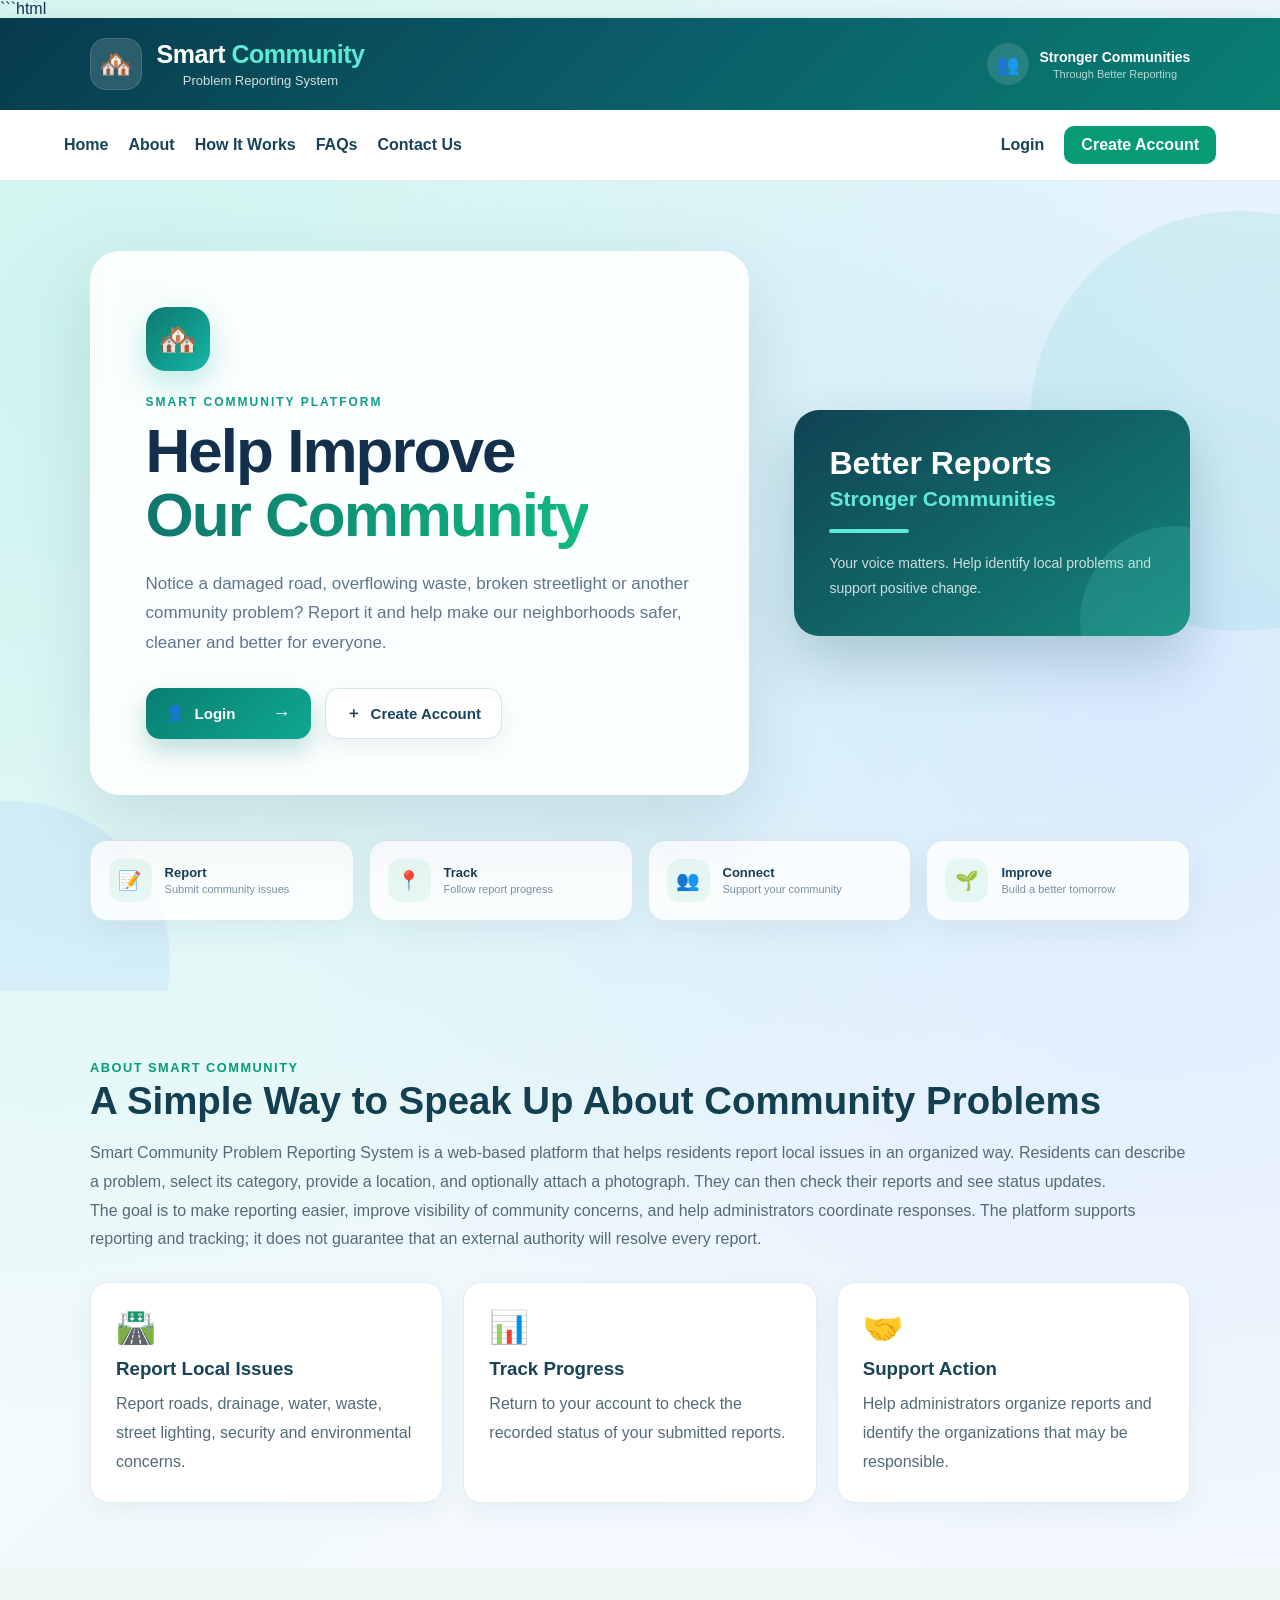
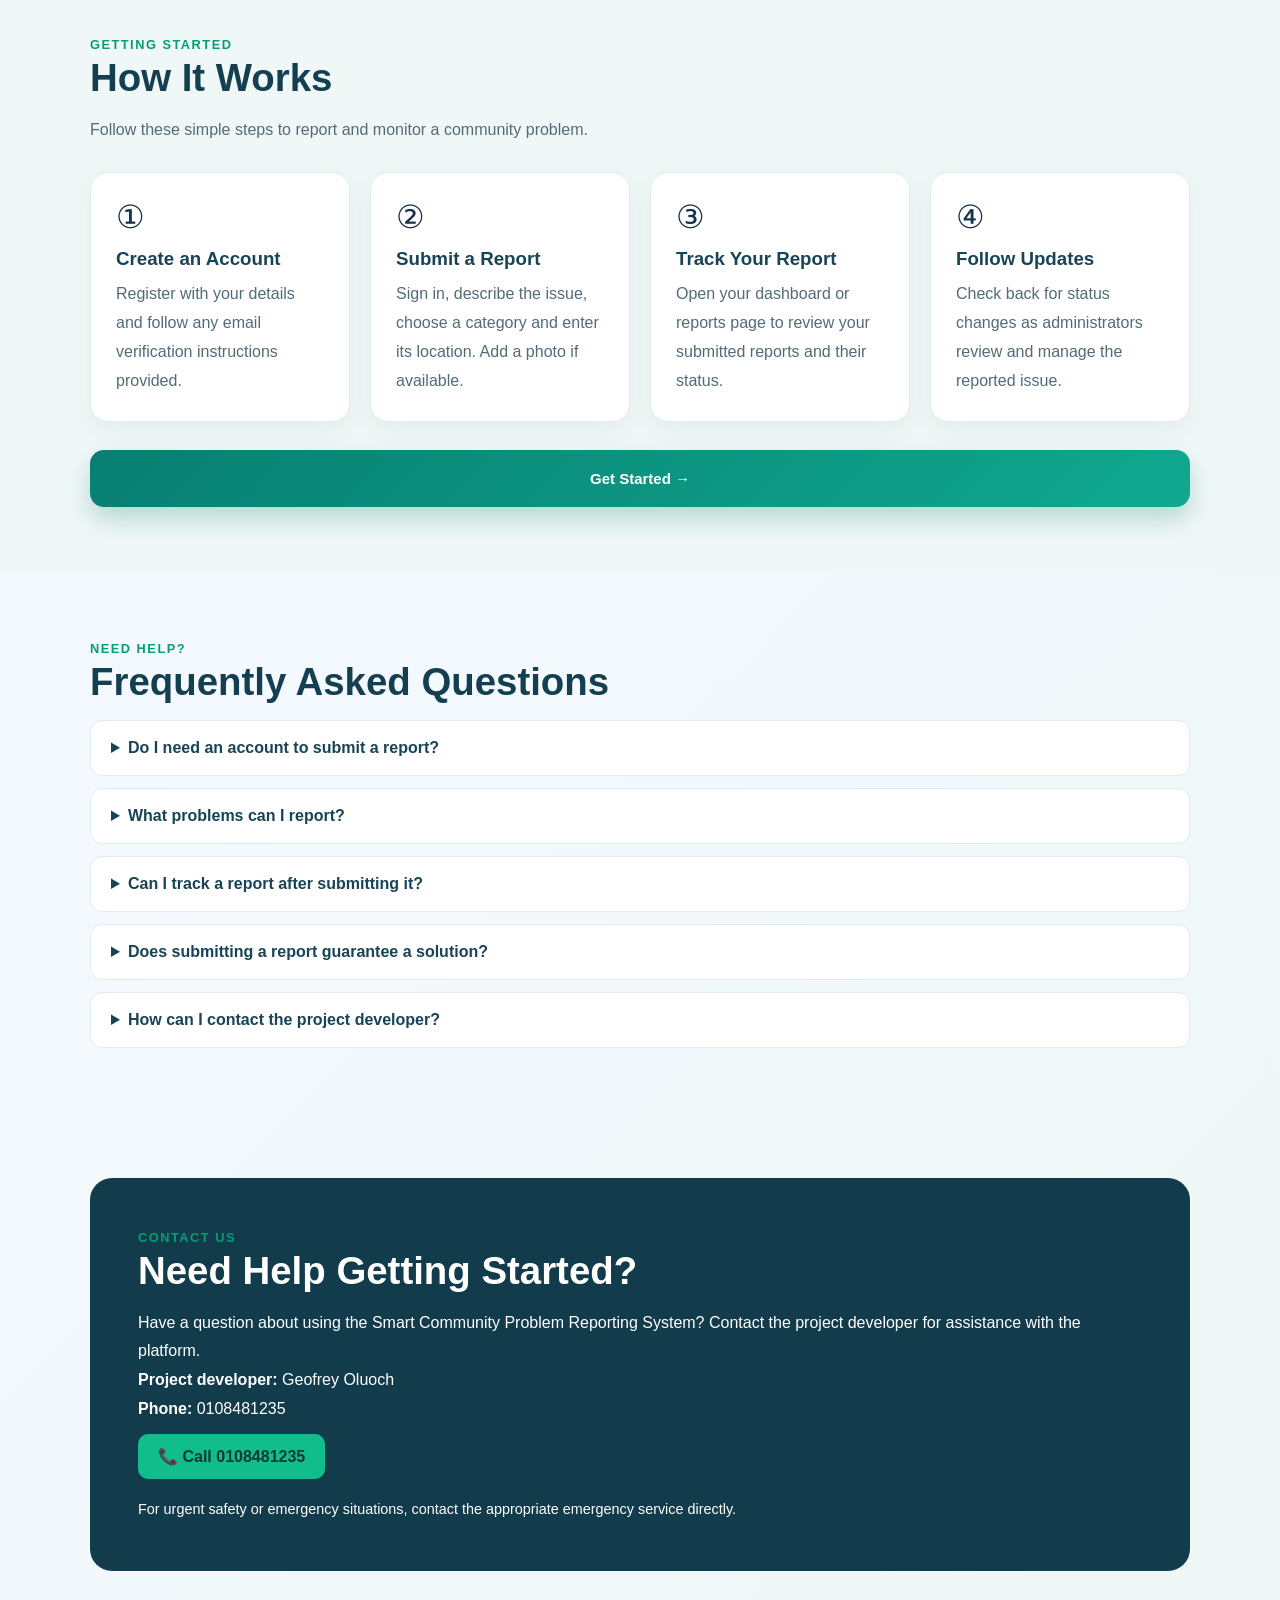
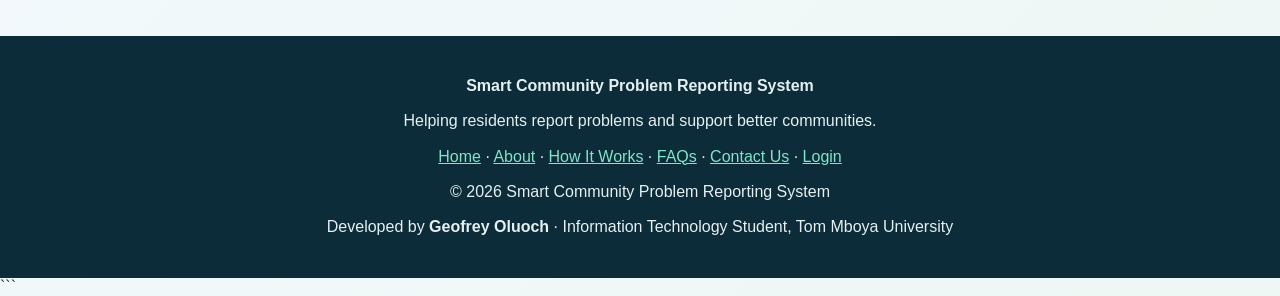
==== commit 856d5c28: "Add public homepage navigation and information sections" ====
--- a/index.html
+++ b/index.html
@@ -1,369 +1,402 @@
+```html
 <!DOCTYPE html>
 <html lang="en">
-
 <head>
     <meta charset="UTF-8">
     <meta name="viewport" content="width=device-width, initial-scale=1.0">
-
-    <title>Smart Community Problem Reporting System</title>
-
+    <meta name="description" content="Smart Community helps residents report community problems and track progress toward safer, cleaner neighborhoods.">
+    <title>Smart Community | Problem Reporting System</title>
     <link rel="stylesheet" href="css/style.css">
+
+    <style>
+        /* Public homepage navigation and information sections */
+        html { scroll-behavior: smooth; scroll-padding-top: 90px; }
+
+        .public-nav {
+            display: flex;
+            align-items: center;
+            justify-content: space-between;
+            flex-wrap: wrap;
+            gap: 16px;
+            padding: 16px clamp(20px, 5vw, 70px);
+            background: #fff;
+            border-bottom: 1px solid #e5ecef;
+            position: sticky;
+            top: 0;
+            z-index: 1000;
+        }
+
+        .public-nav-links {
+            display: flex;
+            align-items: center;
+            justify-content: center;
+            flex-wrap: wrap;
+            gap: 20px;
+        }
+
+        .public-nav a {
+            color: #174456;
+            text-decoration: none;
+            font-weight: 600;
+        }
+
+        .public-nav a:hover { color: #079c76; }
+
+        .public-nav .nav-cta {
+            background: #079c76;
+            color: #fff;
+            padding: 10px 17px;
+            border-radius: 10px;
+        }
+
+        .public-section {
+            padding: 65px clamp(20px, 7vw, 100px);
+        }
+
+        .public-section-inner {
+            max-width: 1100px;
+            margin: 0 auto;
+        }
+
+        .public-section h2 {
+            color: #143f50;
+            font-size: clamp(1.7rem, 3vw, 2.4rem);
+            margin: 0 0 16px;
+        }
+
+        .public-section p {
+            color: #536b77;
+            line-height: 1.8;
+        }
+
+        .public-eyebrow {
+            color: #079c76 !important;
+            font-weight: 800;
+            letter-spacing: 1.5px;
+            font-size: .8rem;
+        }
+
+        .public-card-grid {
+            display: grid;
+            grid-template-columns: repeat(auto-fit, minmax(220px, 1fr));
+            gap: 20px;
+            margin-top: 28px;
+        }
+
+        .public-card {
+            background: #fff;
+            padding: 25px;
+            border-radius: 18px;
+            border: 1px solid #e2ebee;
+            box-shadow: 0 8px 25px rgba(20, 63, 80, .06);
+        }
+
+        .public-card .card-icon {
+            font-size: 2rem;
+            margin-bottom: 12px;
+        }
+
+        .public-card h3 {
+            color: #174456;
+            margin: 0 0 10px;
+        }
+
+        .public-card p { margin-bottom: 0; }
+
+        .public-how { background: #f0f7f7; }
+
+        .public-contact-card {
+            background: #123c4b;
+            color: #fff;
+            padding: clamp(25px, 5vw, 48px);
+            border-radius: 22px;
+        }
+
+        .public-contact-card h2,
+        .public-contact-card p { color: #fff; }
+
+        .public-contact-link {
+            display: inline-block;
+            margin-top: 10px;
+            padding: 13px 20px;
+            background: #12bd8c;
+            color: #063b32;
+            border-radius: 10px;
+            text-decoration: none;
+            font-weight: 800;
+        }
+
+        .public-faq details {
+            background: #fff;
+            border: 1px solid #e2ebee;
+            border-radius: 12px;
+            padding: 18px 20px;
+            margin-top: 12px;
+        }
+
+        .public-faq summary {
+            color: #174456;
+            cursor: pointer;
+            font-weight: 700;
+        }
+
+        .public-faq details p { margin-bottom: 0; }
+
+        .public-footer {
+            background: #0b2c38;
+            color: #e5f0f2;
+            padding: 30px 20px;
+            text-align: center;
+            line-height: 1.9;
+        }
+
+        .public-footer p { margin: 5px 0; }
+
+        .public-footer a { color: #7de7c7; }
+
+        @media (max-width: 650px) {
+            .public-nav { justify-content: center; }
+            .public-nav-links { gap: 13px; }
+            .public-nav-links a { font-size: .9rem; }
+            .public-nav .nav-cta { padding: 8px 12px; }
+        }
+    </style>
 </head>
 
 <body class="landing-page">
 
-    <!-- =====================================================
-         HEADER
-         ===================================================== -->
-
-    <header class="landing-header">
-
+    <header class="landing-header" id="home">
         <div class="landing-brand">
-
-            <div class="landing-brand-icon">
-                🏘️
-            </div>
-
+            <div class="landing-brand-icon">🏘️</div>
             <div>
-                <h1>
-                    Smart <span>Community</span>
-                </h1>
-
-                <p>
-                    Problem Reporting System
-                </p>
-            </div>
-
+                <h1>Smart <span>Community</span></h1>
+                <p>Problem Reporting System</p>
+            </div>
         </div>
 
-
         <div class="landing-header-message">
-
             <span>👥</span>
-
             <div>
                 <strong>Stronger Communities</strong>
-
-                <small>
-                    Through Better Reporting
-                </small>
-            </div>
-
+                <small>Through Better Reporting</small>
+            </div>
         </div>
-
     </header>
 
-
-    <!-- =====================================================
-         HERO SECTION
-         ===================================================== -->
-
-    <main class="landing-hero">
-
-        <div class="landing-background-shape shape-one"></div>
-
-        <div class="landing-background-shape shape-two"></div>
-
-
-        <div class="landing-content">
-
-
-            <!-- MAIN WELCOME CARD -->
-
-            <div class="landing-card">
-
-                <div class="landing-logo">
-                    🏘️
-                </div>
-
-
-                <p class="landing-eyebrow">
-                    SMART COMMUNITY PLATFORM
+    <nav class="public-nav" aria-label="Main navigation">
+        <div class="public-nav-links">
+            <a href="#home">Home</a>
+            <a href="#about">About</a>
+            <a href="#how-it-works">How It Works</a>
+            <a href="#faq">FAQs</a>
+            <a href="#contact">Contact Us</a>
+        </div>
+        <div class="public-nav-links">
+            <a href="login.html">Login</a>
+            <a href="register.html" class="nav-cta">Create Account</a>
+        </div>
+    </nav>
+
+    <main>
+        <section class="landing-hero">
+            <div class="landing-background-shape shape-one"></div>
+            <div class="landing-background-shape shape-two"></div>
+
+            <div class="landing-content">
+                <div class="landing-card">
+                    <div class="landing-logo">🏘️</div>
+                    <p class="landing-eyebrow">SMART COMMUNITY PLATFORM</p>
+
+                    <h2>Help Improve<br><span>Our Community</span></h2>
+
+                    <p class="landing-description">
+                        Notice a damaged road, overflowing waste, broken streetlight
+                        or another community problem? Report it and help make our
+                        neighborhoods safer, cleaner and better for everyone.
+                    </p>
+
+                    <div class="landing-buttons">
+                        <a href="login.html" class="landing-btn primary">
+                            <span>👤</span><span>Login</span><strong>→</strong>
+                        </a>
+                        <a href="register.html" class="landing-btn secondary">
+                            <span>＋</span><span>Create Account</span>
+                        </a>
+                    </div>
+                </div>
+
+                <div class="landing-side-message">
+                    <div class="side-message-title">Better Reports</div>
+                    <div class="side-message-subtitle">Stronger Communities</div>
+                    <div class="side-message-line"></div>
+                    <p>Your voice matters. Help identify local problems and support positive change.</p>
+                </div>
+
+                <div class="landing-features">
+                    <a href="login.html" class="landing-feature">
+                        <div class="feature-icon">📝</div>
+                        <div><strong>Report</strong><span>Submit community issues</span></div>
+                    </a>
+                    <a href="login.html" class="landing-feature">
+                        <div class="feature-icon">📍</div>
+                        <div><strong>Track</strong><span>Follow report progress</span></div>
+                    </a>
+                    <a href="#about" class="landing-feature">
+                        <div class="feature-icon">👥</div>
+                        <div><strong>Connect</strong><span>Support your community</span></div>
+                    </a>
+                    <a href="#how-it-works" class="landing-feature">
+                        <div class="feature-icon">🌱</div>
+                        <div><strong>Improve</strong><span>Build a better tomorrow</span></div>
+                    </a>
+                </div>
+            </div>
+        </section>
+
+        <section class="public-section" id="about">
+            <div class="public-section-inner">
+                <p class="public-eyebrow">ABOUT SMART COMMUNITY</p>
+                <h2>A Simple Way to Speak Up About Community Problems</h2>
+                <p>
+                    Smart Community Problem Reporting System is a web-based platform
+                    that helps residents report local issues in an organized way.
+                    Residents can describe a problem, select its category, provide
+                    a location, and optionally attach a photograph. They can then
+                    check their reports and see status updates.
                 </p>
-
-
-                <h2>
-                    Help Improve<br>
-                    <span>Our Community</span>
-                </h2>
-
-
-                <p class="landing-description">
-                    Report community problems and help make
-                    our neighborhoods safer, cleaner and better
-                    for everyone.
+                <p>
+                    The goal is to make reporting easier, improve visibility of
+                    community concerns, and help administrators coordinate responses.
+                    The platform supports reporting and tracking; it does not guarantee
+                    that an external authority will resolve every report.
                 </p>
 
-
-                <div class="landing-buttons">
-
-                    <a href="login.html" class="landing-btn primary">
-
-                        <span>👤</span>
-
-                        <span>
-                            Login
-                        </span>
-
-                        <strong>
-                            →
-                        </strong>
-
-                    </a>
-
-
-                    <a href="register.html" class="landing-btn secondary">
-
-                        <span>＋</span>
-
-                        <span>
-                            Create Account
-                        </span>
-
-                    </a>
-
-                </div>
-
-            </div>
-
-
-
-            <!-- SIDE INFORMATION CARD -->
-
-            <div class="landing-side-message">
-
-                <div class="side-message-title">
-                    Better Reports
-                </div>
-
-
-                <div class="side-message-subtitle">
-                    Stronger Communities
-                </div>
-
-
-                <div class="side-message-line"></div>
-
-
-                <p>
-                    Your voice can help identify
-                    problems and create positive
-                    change in the community.
+                <div class="public-card-grid">
+                    <article class="public-card">
+                        <div class="card-icon">🛣️</div>
+                        <h3>Report Local Issues</h3>
+                        <p>Report roads, drainage, water, waste, street lighting, security and environmental concerns.</p>
+                    </article>
+                    <article class="public-card">
+                        <div class="card-icon">📊</div>
+                        <h3>Track Progress</h3>
+                        <p>Return to your account to check the recorded status of your submitted reports.</p>
+                    </article>
+                    <article class="public-card">
+                        <div class="card-icon">🤝</div>
+                        <h3>Support Action</h3>
+                        <p>Help administrators organize reports and identify the organizations that may be responsible.</p>
+                    </article>
+                </div>
+            </div>
+        </section>
+
+        <section class="public-section public-how" id="how-it-works">
+            <div class="public-section-inner">
+                <p class="public-eyebrow">GETTING STARTED</p>
+                <h2>How It Works</h2>
+                <p>Follow these simple steps to report and monitor a community problem.</p>
+
+                <div class="public-card-grid">
+                    <article class="public-card">
+                        <div class="card-icon">①</div>
+                        <h3>Create an Account</h3>
+                        <p>Register with your details and follow any email verification instructions provided.</p>
+                    </article>
+                    <article class="public-card">
+                        <div class="card-icon">②</div>
+                        <h3>Submit a Report</h3>
+                        <p>Sign in, describe the issue, choose a category and enter its location. Add a photo if available.</p>
+                    </article>
+                    <article class="public-card">
+                        <div class="card-icon">③</div>
+                        <h3>Track Your Report</h3>
+                        <p>Open your dashboard or reports page to review your submitted reports and their status.</p>
+                    </article>
+                    <article class="public-card">
+                        <div class="card-icon">④</div>
+                        <h3>Follow Updates</h3>
+                        <p>Check back for status changes as administrators review and manage the reported issue.</p>
+                    </article>
+                </div>
+
+                <p style="margin-top:28px">
+                    <a href="register.html" class="landing-btn primary">Get Started →</a>
                 </p>
-
-            </div>
-
-
-
-            <!-- INTERACTIVE FEATURES -->
-
-            <div class="landing-features">
-
-
-                <!-- REPORT -->
-
-                <a href="login.html" class="landing-feature">
-
-                    <div class="feature-icon">
-                        🛡️
-                    </div>
-
-                    <div>
-
-                        <strong>
-                            Report
-                        </strong>
-
-                        <span>
-                            Login to Report Community Issues
-                        </span>
-
-                    </div>
-
-                </a>
-
-
-
-                <!-- TRACK -->
-
-                <a href="login.html" class="landing-feature">
-
-                    <div class="feature-icon">
-                        📍
-                    </div>
-
-                    <div>
-
-                        <strong>
-                            Track
-                        </strong>
-
-                        <span>
-                            Login to Track Your Reports
-                        </span>
-
-                    </div>
-
-                </a>
-
-
-
-                <!-- CONNECT -->
-
-                <a href="#community" class="landing-feature">
-
-                    <div class="feature-icon">
-                        👥
-                    </div>
-
-                    <div>
-
-                        <strong>
-                            Connect
-                        </strong>
-
-                        <span>
-                            With Your Community
-                        </span>
-
-                    </div>
-
-                </a>
-
-
-
-                <!-- BUILD -->
-
-                <a href="#better-tomorrow" class="landing-feature">
-
-                    <div class="feature-icon">
-                        🌱
-                    </div>
-
-                    <div>
-
-                        <strong>
-                            Build
-                        </strong>
-
-                        <span>
-                            A Better Tomorrow
-                        </span>
-
-                    </div>
-
-                </a>
-
-            </div>
-
-        </div>
-
+            </div>
+        </section>
+
+        <section class="public-section public-faq" id="faq">
+            <div class="public-section-inner">
+                <p class="public-eyebrow">NEED HELP?</p>
+                <h2>Frequently Asked Questions</h2>
+
+                <details>
+                    <summary>Do I need an account to submit a report?</summary>
+                    <p>Yes. Create an account and log in to access report submission and your personal dashboard.</p>
+                </details>
+
+                <details>
+                    <summary>What problems can I report?</summary>
+                    <p>You can report issues such as damaged roads, waste, water, drainage, street lighting, security and environmental concerns.</p>
+                </details>
+
+                <details>
+                    <summary>Can I track a report after submitting it?</summary>
+                    <p>Yes. Log in and open your dashboard or My Reports page to review the status of your reports.</p>
+                </details>
+
+                <details>
+                    <summary>Does submitting a report guarantee a solution?</summary>
+                    <p>No. The platform helps record, organize and track reports, but resolution depends on review and action by the responsible parties.</p>
+                </details>
+
+                <details>
+                    <summary>How can I contact the project developer?</summary>
+                    <p>Use the contact number listed in the Contact Us section below.</p>
+                </details>
+            </div>
+        </section>
+
+        <section class="public-section" id="contact">
+            <div class="public-section-inner">
+                <div class="public-contact-card">
+                    <p class="public-eyebrow">CONTACT US</p>
+                    <h2>Need Help Getting Started?</h2>
+                    <p>
+                        Have a question about using the Smart Community Problem
+                        Reporting System? Contact the project developer for
+                        assistance with the platform.
+                    </p>
+                    <p><strong>Project developer:</strong> Geofrey Oluoch</p>
+                    <p><strong>Phone:</strong> 0108481235</p>
+                    <a class="public-contact-link" href="tel:0108481235">📞 Call 0108481235</a>
+                    <p style="font-size:.9rem; margin-top:18px">
+                        For urgent safety or emergency situations, contact the appropriate emergency service directly.
+                    </p>
+                </div>
+            </div>
+        </section>
     </main>
 
-
-
-    <!-- =====================================================
-         COMMUNITY CONNECTION SECTION
-         ===================================================== -->
-
-    <section id="community" class="landing-info-section">
-
-        <div class="landing-info-card">
-
-
-            <div class="landing-info-icon">
-                👥
-            </div>
-
-
-            <div>
-
-                <p class="landing-eyebrow">
-                    COMMUNITY CONNECTION
-                </p>
-
-
-                <h2>
-                    Connect With Your Community
-                </h2>
-
-
-                <p>
-                    Smart Community creates a simple way for
-                    residents to communicate problems that affect
-                    their neighborhoods. By reporting issues clearly
-                    and tracking their progress, residents can
-                    contribute to a more responsive community.
-                </p>
-
-            </div>
-
-        </div>
-
-    </section>
-
-
-
-    <!-- =====================================================
-         BETTER TOMORROW SECTION
-         ===================================================== -->
-
-    <section id="better-tomorrow" class="landing-info-section">
-
-        <div class="landing-info-card">
-
-
-            <div class="landing-info-icon">
-                🌱
-            </div>
-
-
-            <div>
-
-                <p class="landing-eyebrow">
-                    COMMUNITY IMPACT
-                </p>
-
-
-                <h2>
-                    Build A Better Tomorrow
-                </h2>
-
-
-                <p>
-                    Every report can help identify an issue that
-                    needs attention. By bringing community problems
-                    into one organized platform, the system supports
-                    cleaner, safer and better-managed neighborhoods.
-                </p>
-
-            </div>
-
-        </div>
-
-    </section>
-
-
-
-    <!-- =====================================================
-         FOOTER
-         ===================================================== -->
-
-    <footer class="landing-footer">
-
-        <span>
-            © 2026 Smart Community Problem Reporting System
-        </span>
-
-
-        <span>
-            Developed by <strong>Geofrey Oluoch</strong>
-            · Information Technology Student, Tom Mboya University
-        </span>
-
+    <footer class="public-footer">
+        <p><strong>Smart Community Problem Reporting System</strong></p>
+        <p>Helping residents report problems and support better communities.</p>
+        <p>
+            <a href="#home">Home</a> ·
+            <a href="#about">About</a> ·
+            <a href="#how-it-works">How It Works</a> ·
+            <a href="#faq">FAQs</a> ·
+            <a href="#contact">Contact Us</a> ·
+            <a href="login.html">Login</a>
+        </p>
+        <p>© 2026 Smart Community Problem Reporting System</p>
+        <p>
+            Developed by <strong>Geofrey Oluoch</strong> ·
+            Information Technology Student, Tom Mboya University
+        </p>
     </footer>
 
-
 </body>
-
-</html>+</html>
+```
